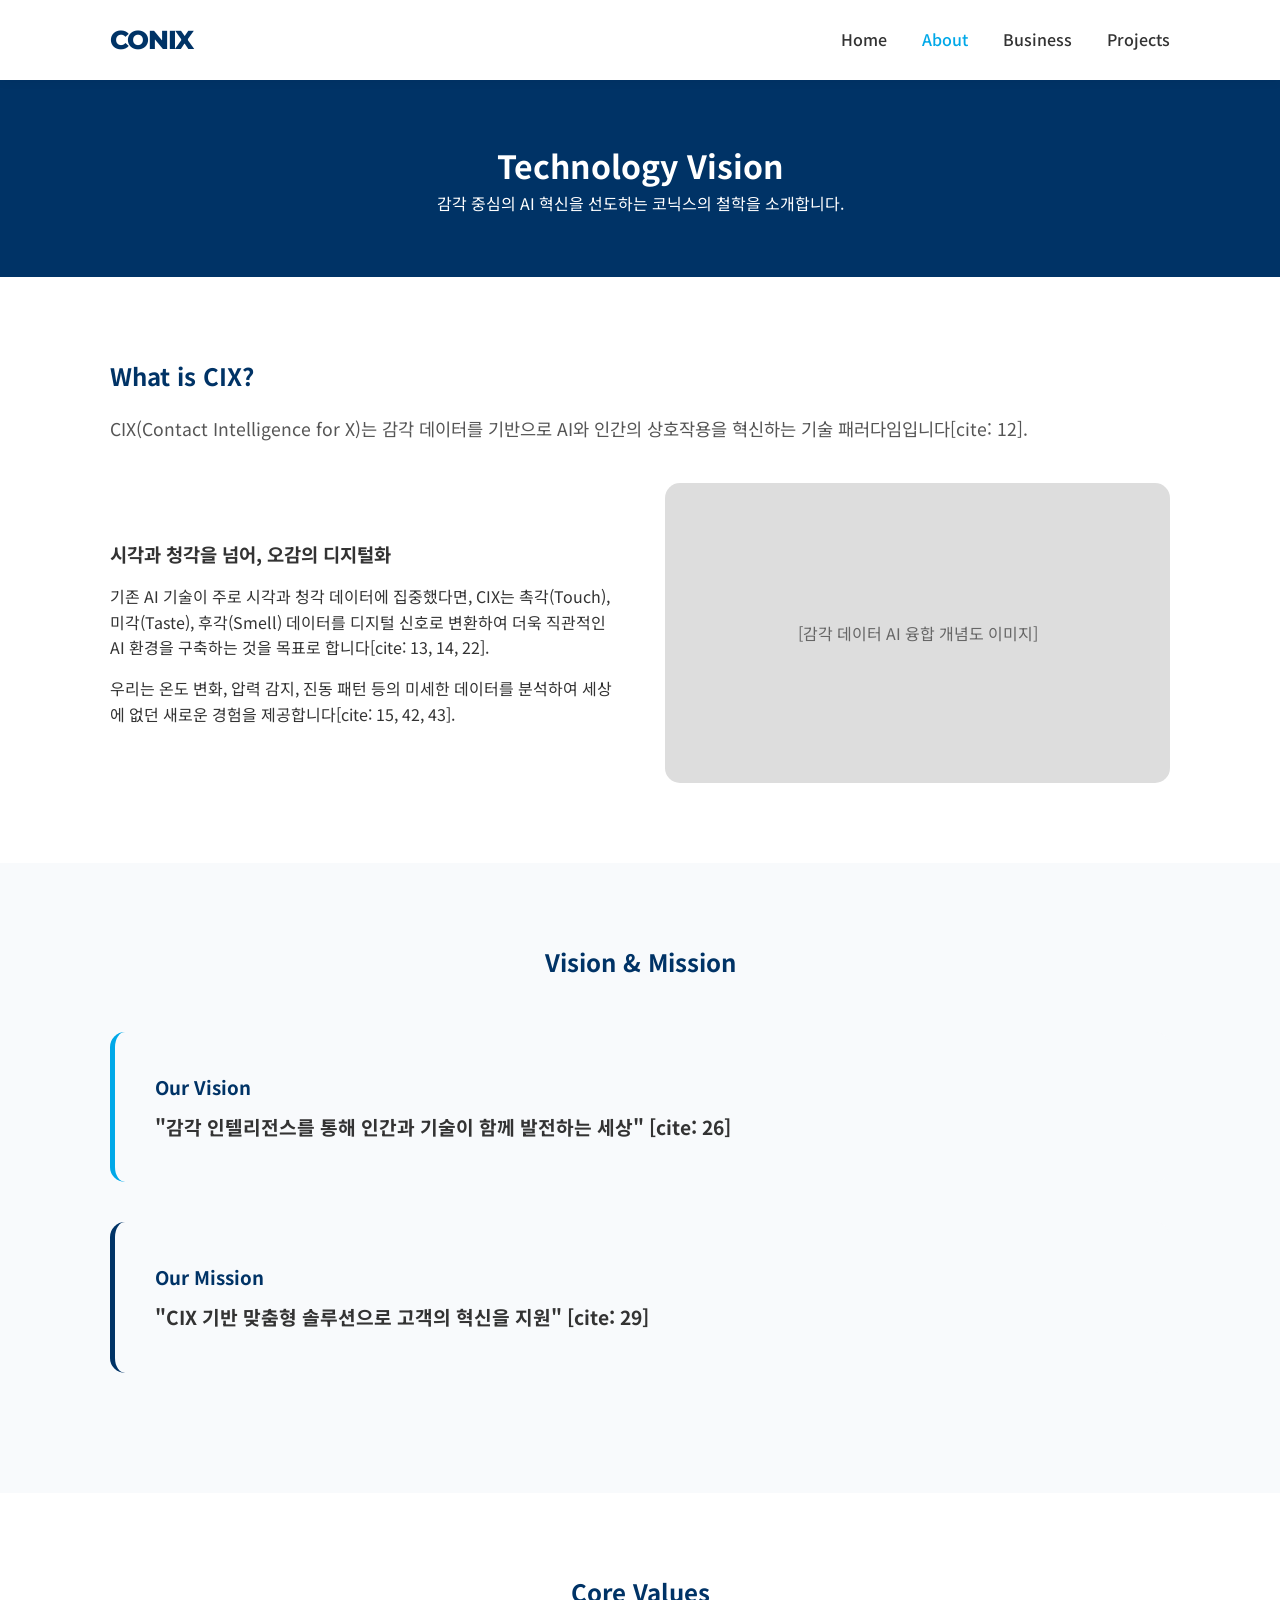
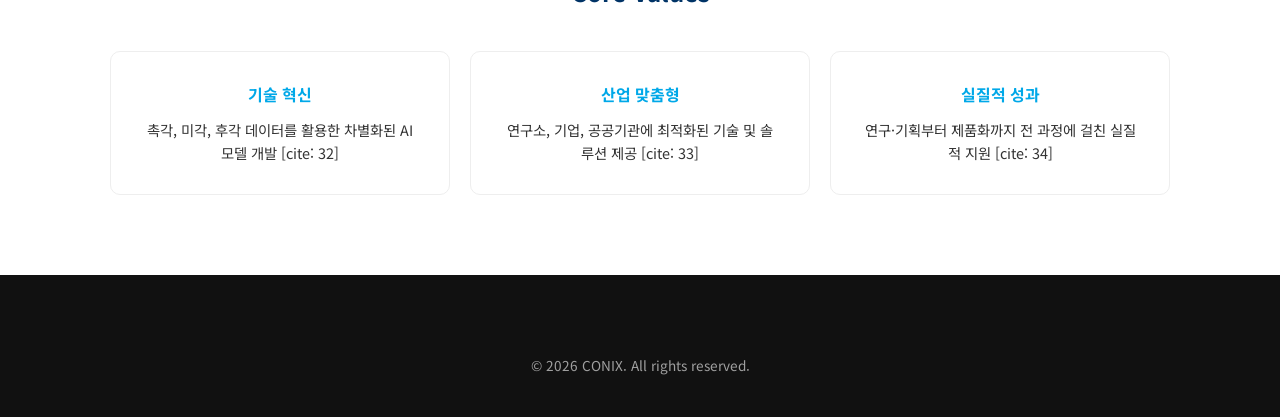
==== about.html @ d9badf15 "Add files via upload" ====
<!DOCTYPE html>
<html lang="ko">
<head>
    <meta charset="UTF-8">
    <meta name="viewport" content="width=device-width, initial-scale=1.0">
    <title>About | CONIX - 감각 인텔리전스의 미래</title>
    <link href="https://fonts.googleapis.com/css2?family=Noto+Sans+KR:wght@300;400;700&family=Montserrat:wght@700;800&display=swap" rel="stylesheet">
    <link rel="stylesheet" href="style.css">
    <style>
        /* About 페이지 전용 추가 스타일 */
        .sub-page-header { background: var(--primary-color); padding: 60px 0; color: white; text-align: center; }
        .vision-section { padding: 80px 0; }
        .cix-detail-grid { display: grid; grid-template-columns: 1fr 1fr; gap: 50px; align-items: center; margin-top: 40px; }
        .mission-box { background: var(--light-bg); padding: 40px; border-radius: 15px; border-left: 5px solid var(--accent-color); margin: 40px 0; }
        .value-grid { display: grid; grid-template-columns: repeat(3, 1fr); gap: 20px; margin-top: 30px; }
        .value-item { text-align: center; padding: 30px; border: 1px solid #eee; border-radius: 10px; }
        
        @media (max-width: 768px) {
            .cix-detail-grid, .value-grid { grid-template-columns: 1fr; }
        }
    </style>
</head>
<body>

    <nav>
        <div class="container nav-container">
            <div class="logo">CONIX</div>
            <ul class="nav-links">
                <li><a href="index.html">Home</a></li>
                <li><a href="about.html" class="active">About</a></li>
                <li><a href="business.html">Business</a></li>
                <li><a href="projects.html">Projects</a></li>
            </ul>
        </div>
    </nav>

    <div class="sub-page-header">
        <div class="container">
            <h1>Technology Vision</h1>
            <p>감각 중심의 AI 혁신을 선도하는 코닉스의 철학을 소개합니다.</p>
        </div>
    </div>

    <section class="vision-section">
        <div class="container">
            <h2 style="color: var(--primary-color); margin-bottom: 20px;">What is CIX?</h2>
            <p style="font-size: 1.1rem; color: #555;">CIX(Contact Intelligence for X)는 감각 데이터를 기반으로 AI와 인간의 상호작용을 혁신하는 기술 패러다임입니다[cite: 12].</p>
            
            <div class="cix-detail-grid">
                <div class="text-area">
                    <h3 style="margin-bottom: 15px;">시각과 청각을 넘어, 오감의 디지털화</h3>
                    <p>기존 AI 기술이 주로 시각과 청각 데이터에 집중했다면, CIX는 촉각(Touch), 미각(Taste), 후각(Smell) 데이터를 디지털 신호로 변환하여 더욱 직관적인 AI 환경을 구축하는 것을 목표로 합니다[cite: 13, 14, 22].</p>
                    <p style="margin-top: 15px;">우리는 온도 변화, 압력 감지, 진동 패턴 등의 미세한 데이터를 분석하여 세상에 없던 새로운 경험을 제공합니다[cite: 15, 42, 43].</p>
                </div>
                <div class="image-area">
                    <div style="background: #ddd; height: 300px; border-radius: 15px; display: flex; align-items: center; justify-content: center; color: #666;">
                        [감각 데이터 AI 융합 개념도 이미지]
                    </div>
                </div>
            </div>
        </div>
    </section>

    <section style="background-color: var(--light-bg); padding: 80px 0;">
        <div class="container">
            <div style="text-align: center; margin-bottom: 50px;">
                <h2 style="color: var(--primary-color);">Vision & Mission</h2>
            </div>
            
            <div class="mission-box">
                <h3 style="color: var(--primary-color); margin-bottom: 10px;">Our Vision</h3>
                <p style="font-size: 1.2rem; font-weight: 700;">"감각 인텔리전스를 통해 인간과 기술이 함께 발전하는 세상" [cite: 26]</p>
            </div>

            <div class="mission-box" style="border-left-color: var(--primary-color);">
                <h3 style="color: var(--primary-color); margin-bottom: 10px;">Our Mission</h3>
                <p style="font-size: 1.2rem; font-weight: 700;">"CIX 기반 맞춤형 솔루션으로 고객의 혁신을 지원" [cite: 29]</p>
            </div>
        </div>
    </section>

    <section class="vision-section">
        <div class="container">
            <div style="text-align: center; margin-bottom: 40px;">
                <h2 style="color: var(--primary-color);">Core Values</h2>
            </div>
            <div class="value-grid">
                <div class="value-item">
                    <h4 style="color: var(--accent-color); margin-bottom: 10px;">기술 혁신</h4>
                    <p style="font-size: 0.9rem;">촉각, 미각, 후각 데이터를 활용한 차별화된 AI 모델 개발 [cite: 32]</p>
                </div>
                <div class="value-item">
                    <h4 style="color: var(--accent-color); margin-bottom: 10px;">산업 맞춤형</h4>
                    <p style="font-size: 0.9rem;">연구소, 기업, 공공기관에 최적화된 기술 및 솔루션 제공 [cite: 33]</p>
                </div>
                <div class="value-item">
                    <h4 style="color: var(--accent-color); margin-bottom: 10px;">실질적 성과</h4>
                    <p style="font-size: 0.9rem;">연구·기획부터 제품화까지 전 과정에 걸친 실질적 지원 [cite: 34]</p>
                </div>
            </div>
        </div>
    </section>

    <footer>
        <div class="container">
            <div class="copyright" style="border: none; padding: 0; opacity: 0.6;">
                &copy; 2026 CONIX. All rights reserved.
            </div>
        </div>
    </footer>

</body>
</html>
---- style.css ----
/* 기본 초기화 및 변수 */
:root {
    --primary-color: #003366; /* 신뢰감 있는 딥 블루 */
    --accent-color: #00a8e8;  /* 혁신적인 라이트 블루 */
    --text-color: #333;
    --light-bg: #f8fafc;
    --white: #ffffff;
}

* { margin: 0; padding: 0; box-sizing: border-box; }
body { font-family: 'Noto Sans KR', sans-serif; color: var(--text-color); line-height: 1.6; background-color: var(--white); }
.container { max-width: 1100px; margin: 0 auto; padding: 0 20px; }

/* 네비게이션 */
nav { background: var(--white); height: 80px; display: flex; align-items: center; position: sticky; top: 0; z-index: 1000; box-shadow: 0 2px 10px rgba(0,0,0,0.05); }
.nav-container { display: flex; justify-content: space-between; align-items: center; width: 100%; }
.logo { font-family: 'Montserrat', sans-serif; font-size: 1.6rem; font-weight: 800; color: var(--primary-color); letter-spacing: -1px; }
.nav-links { list-style: none; display: flex; }
.nav-links li { margin-left: 35px; }
.nav-links a { text-decoration: none; color: var(--text-color); font-weight: 500; font-size: 1rem; transition: 0.3s; }
.nav-links a:hover, .nav-links a.active { color: var(--accent-color); }

/* 히어로 섹션 */
.hero { background: linear-gradient(rgba(0, 34, 68, 0.8), rgba(0, 34, 68, 0.8)), url('https://images.unsplash.com/photo-1518770660439-4636190af475?auto=format&fit=crop&q=80') center/cover; height: 80vh; display: flex; align-items: center; color: var(--white); text-align: center; }
.hero h2 { font-family: 'Montserrat', sans-serif; font-size: 1.2rem; font-weight: 700; color: var(--accent-color); margin-bottom: 10px; text-transform: uppercase; letter-spacing: 2px; }
.hero h1 { font-size: 3rem; font-weight: 800; line-height: 1.2; margin-bottom: 25px; word-break: keep-all; }
.hero p { font-size: 1.2rem; font-weight: 300; max-width: 700px; margin: 0 auto 40px; opacity: 0.9; word-break: keep-all; }

/* 버튼 */
.btn { display: inline-block; padding: 14px 35px; border-radius: 5px; text-decoration: none; font-weight: 600; transition: 0.3s; cursor: pointer; }
.btn-primary { background-color: var(--accent-color); color: var(--white); }
.btn-primary:hover { background-color: #008cc2; transform: translateY(-3px); }

/* 프리뷰 카드 섹션 */
.preview-section { padding: 100px 0; background-color: var(--light-bg); }
.preview-grid { display: grid; grid-template-columns: repeat(auto-fit, minmax(300px, 1fr)); gap: 30px; }
.preview-card { background: var(--white); padding: 45px 35px; border-radius: 12px; box-shadow: 0 10px 30px rgba(0,0,0,0.05); text-align: center; transition: 0.3s; }
.preview-card:hover { transform: translateY(-10px); }
.preview-card .icon { font-size: 3rem; margin-bottom: 20px; }
.preview-card h3 { color: var(--primary-color); margin-bottom: 15px; font-size: 1.4rem; }
.preview-card p { font-size: 0.95rem; color: #666; margin-bottom: 25px; word-break: keep-all; }
.link-btn { color: var(--accent-color); text-decoration: none; font-weight: 700; font-size: 0.9rem; }

/* 푸터 */
footer { background-color: #111; color: var(--white); padding: 80px 0 40px; }
.footer-grid { display: grid; grid-template-columns: 2fr 1fr; gap: 50px; margin-bottom: 40px; }
.footer-about .logo { color: var(--white); margin-bottom: 15px; }
.footer-about p { opacity: 0.6; font-size: 0.9rem; max-width: 400px; }
.footer-contact h4 { margin-bottom: 20px; font-size: 1.1rem; border-left: 3px solid var(--accent-color); padding-left: 10px; }
.footer-contact p { opacity: 0.8; font-size: 0.9rem; margin-bottom: 10px; }
.copyright { border-top: 1px solid #333; padding-top: 30px; text-align: center; font-size: 0.85rem; opacity: 0.4; }

/* 반응형 */
@media (max-width: 768px) {
    .hero h1 { font-size: 2.2rem; }
    .footer-grid { grid-template-columns: 1fr; }
    .nav-links { display: none; } /* 모바일에서는 간단하게 처리 */
}
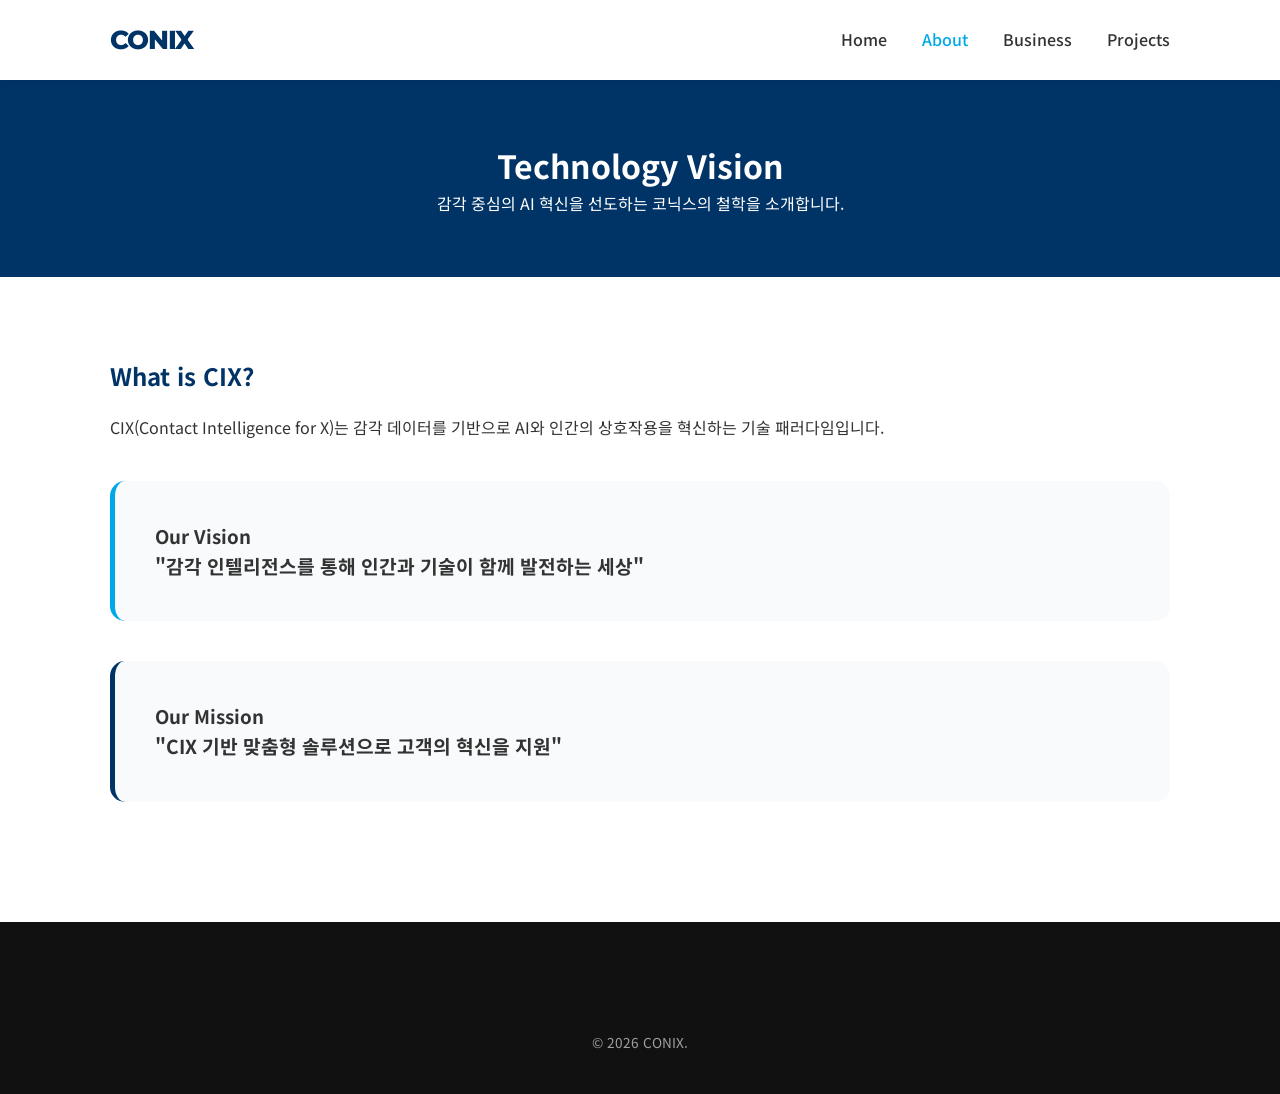
==== commit 273cbcb9: "Update about.html" ====
--- a/about.html
+++ b/about.html
@@ -3,25 +3,16 @@
 <head>
     <meta charset="UTF-8">
     <meta name="viewport" content="width=device-width, initial-scale=1.0">
-    <title>About | CONIX - 감각 인텔리전스의 미래</title>
+    <title>About | CONIX - 기술 비전</title>
     <link href="https://fonts.googleapis.com/css2?family=Noto+Sans+KR:wght@300;400;700&family=Montserrat:wght@700;800&display=swap" rel="stylesheet">
     <link rel="stylesheet" href="style.css">
     <style>
-        /* About 페이지 전용 추가 스타일 */
         .sub-page-header { background: var(--primary-color); padding: 60px 0; color: white; text-align: center; }
         .vision-section { padding: 80px 0; }
-        .cix-detail-grid { display: grid; grid-template-columns: 1fr 1fr; gap: 50px; align-items: center; margin-top: 40px; }
         .mission-box { background: var(--light-bg); padding: 40px; border-radius: 15px; border-left: 5px solid var(--accent-color); margin: 40px 0; }
-        .value-grid { display: grid; grid-template-columns: repeat(3, 1fr); gap: 20px; margin-top: 30px; }
-        .value-item { text-align: center; padding: 30px; border: 1px solid #eee; border-radius: 10px; }
-        
-        @media (max-width: 768px) {
-            .cix-detail-grid, .value-grid { grid-template-columns: 1fr; }
-        }
     </style>
 </head>
 <body>
-
     <nav>
         <div class="container nav-container">
             <div class="logo">CONIX</div>
@@ -44,70 +35,20 @@
     <section class="vision-section">
         <div class="container">
             <h2 style="color: var(--primary-color); margin-bottom: 20px;">What is CIX?</h2>
-            <p style="font-size: 1.1rem; color: #555;">CIX(Contact Intelligence for X)는 감각 데이터를 기반으로 AI와 인간의 상호작용을 혁신하는 기술 패러다임입니다[cite: 12].</p>
-            
-            <div class="cix-detail-grid">
-                <div class="text-area">
-                    <h3 style="margin-bottom: 15px;">시각과 청각을 넘어, 오감의 디지털화</h3>
-                    <p>기존 AI 기술이 주로 시각과 청각 데이터에 집중했다면, CIX는 촉각(Touch), 미각(Taste), 후각(Smell) 데이터를 디지털 신호로 변환하여 더욱 직관적인 AI 환경을 구축하는 것을 목표로 합니다[cite: 13, 14, 22].</p>
-                    <p style="margin-top: 15px;">우리는 온도 변화, 압력 감지, 진동 패턴 등의 미세한 데이터를 분석하여 세상에 없던 새로운 경험을 제공합니다[cite: 15, 42, 43].</p>
-                </div>
-                <div class="image-area">
-                    <div style="background: #ddd; height: 300px; border-radius: 15px; display: flex; align-items: center; justify-content: center; color: #666;">
-                        [감각 데이터 AI 융합 개념도 이미지]
-                    </div>
-                </div>
+            <p>CIX(Contact Intelligence for X)는 감각 데이터를 기반으로 AI와 인간의 상호작용을 혁신하는 기술 패러다임입니다.</p>
+            <div class="mission-box">
+                <h3>Our Vision</h3>
+                <p style="font-size: 1.2rem; font-weight: 700;">"감각 인텔리전스를 통해 인간과 기술이 함께 발전하는 세상"</p>
             </div>
-        </div>
-    </section>
-
-    <section style="background-color: var(--light-bg); padding: 80px 0;">
-        <div class="container">
-            <div style="text-align: center; margin-bottom: 50px;">
-                <h2 style="color: var(--primary-color);">Vision & Mission</h2>
-            </div>
-            
-            <div class="mission-box">
-                <h3 style="color: var(--primary-color); margin-bottom: 10px;">Our Vision</h3>
-                <p style="font-size: 1.2rem; font-weight: 700;">"감각 인텔리전스를 통해 인간과 기술이 함께 발전하는 세상" [cite: 26]</p>
-            </div>
-
             <div class="mission-box" style="border-left-color: var(--primary-color);">
-                <h3 style="color: var(--primary-color); margin-bottom: 10px;">Our Mission</h3>
-                <p style="font-size: 1.2rem; font-weight: 700;">"CIX 기반 맞춤형 솔루션으로 고객의 혁신을 지원" [cite: 29]</p>
-            </div>
-        </div>
-    </section>
-
-    <section class="vision-section">
-        <div class="container">
-            <div style="text-align: center; margin-bottom: 40px;">
-                <h2 style="color: var(--primary-color);">Core Values</h2>
-            </div>
-            <div class="value-grid">
-                <div class="value-item">
-                    <h4 style="color: var(--accent-color); margin-bottom: 10px;">기술 혁신</h4>
-                    <p style="font-size: 0.9rem;">촉각, 미각, 후각 데이터를 활용한 차별화된 AI 모델 개발 [cite: 32]</p>
-                </div>
-                <div class="value-item">
-                    <h4 style="color: var(--accent-color); margin-bottom: 10px;">산업 맞춤형</h4>
-                    <p style="font-size: 0.9rem;">연구소, 기업, 공공기관에 최적화된 기술 및 솔루션 제공 [cite: 33]</p>
-                </div>
-                <div class="value-item">
-                    <h4 style="color: var(--accent-color); margin-bottom: 10px;">실질적 성과</h4>
-                    <p style="font-size: 0.9rem;">연구·기획부터 제품화까지 전 과정에 걸친 실질적 지원 [cite: 34]</p>
-                </div>
+                <h3>Our Mission</h3>
+                <p style="font-size: 1.2rem; font-weight: 700;">"CIX 기반 맞춤형 솔루션으로 고객의 혁신을 지원"</p>
             </div>
         </div>
     </section>
 
     <footer>
-        <div class="container">
-            <div class="copyright" style="border: none; padding: 0; opacity: 0.6;">
-                &copy; 2026 CONIX. All rights reserved.
-            </div>
-        </div>
+        <div class="container"><div class="copyright" style="border:none; opacity:0.6;">&copy; 2026 CONIX.</div></div>
     </footer>
-
 </body>
-</html>+</html>
--- a/style.css
+++ b/style.css
@@ -1,7 +1,6 @@
-/* 기본 초기화 및 변수 */
 :root {
-    --primary-color: #003366; /* 신뢰감 있는 딥 블루 */
-    --accent-color: #00a8e8;  /* 혁신적인 라이트 블루 */
+    --primary-color: #003366;
+    --accent-color: #00a8e8;
     --text-color: #333;
     --light-bg: #f8fafc;
     --white: #ffffff;
@@ -11,7 +10,6 @@
 body { font-family: 'Noto Sans KR', sans-serif; color: var(--text-color); line-height: 1.6; background-color: var(--white); }
 .container { max-width: 1100px; margin: 0 auto; padding: 0 20px; }
 
-/* 네비게이션 */
 nav { background: var(--white); height: 80px; display: flex; align-items: center; position: sticky; top: 0; z-index: 1000; box-shadow: 0 2px 10px rgba(0,0,0,0.05); }
 .nav-container { display: flex; justify-content: space-between; align-items: center; width: 100%; }
 .logo { font-family: 'Montserrat', sans-serif; font-size: 1.6rem; font-weight: 800; color: var(--primary-color); letter-spacing: -1px; }
@@ -20,18 +18,14 @@
 .nav-links a { text-decoration: none; color: var(--text-color); font-weight: 500; font-size: 1rem; transition: 0.3s; }
 .nav-links a:hover, .nav-links a.active { color: var(--accent-color); }
 
-/* 히어로 섹션 */
 .hero { background: linear-gradient(rgba(0, 34, 68, 0.8), rgba(0, 34, 68, 0.8)), url('https://images.unsplash.com/photo-1518770660439-4636190af475?auto=format&fit=crop&q=80') center/cover; height: 80vh; display: flex; align-items: center; color: var(--white); text-align: center; }
 .hero h2 { font-family: 'Montserrat', sans-serif; font-size: 1.2rem; font-weight: 700; color: var(--accent-color); margin-bottom: 10px; text-transform: uppercase; letter-spacing: 2px; }
 .hero h1 { font-size: 3rem; font-weight: 800; line-height: 1.2; margin-bottom: 25px; word-break: keep-all; }
 .hero p { font-size: 1.2rem; font-weight: 300; max-width: 700px; margin: 0 auto 40px; opacity: 0.9; word-break: keep-all; }
 
-/* 버튼 */
-.btn { display: inline-block; padding: 14px 35px; border-radius: 5px; text-decoration: none; font-weight: 600; transition: 0.3s; cursor: pointer; }
+.btn { display: inline-block; padding: 14px 35px; border-radius: 5px; text-decoration: none; font-weight: 600; transition: 0.3s; cursor: pointer; border: none; }
 .btn-primary { background-color: var(--accent-color); color: var(--white); }
-.btn-primary:hover { background-color: #008cc2; transform: translateY(-3px); }
 
-/* 프리뷰 카드 섹션 */
 .preview-section { padding: 100px 0; background-color: var(--light-bg); }
 .preview-grid { display: grid; grid-template-columns: repeat(auto-fit, minmax(300px, 1fr)); gap: 30px; }
 .preview-card { background: var(--white); padding: 45px 35px; border-radius: 12px; box-shadow: 0 10px 30px rgba(0,0,0,0.05); text-align: center; transition: 0.3s; }
@@ -41,7 +35,6 @@
 .preview-card p { font-size: 0.95rem; color: #666; margin-bottom: 25px; word-break: keep-all; }
 .link-btn { color: var(--accent-color); text-decoration: none; font-weight: 700; font-size: 0.9rem; }
 
-/* 푸터 */
 footer { background-color: #111; color: var(--white); padding: 80px 0 40px; }
 .footer-grid { display: grid; grid-template-columns: 2fr 1fr; gap: 50px; margin-bottom: 40px; }
 .footer-about .logo { color: var(--white); margin-bottom: 15px; }
@@ -50,9 +43,8 @@
 .footer-contact p { opacity: 0.8; font-size: 0.9rem; margin-bottom: 10px; }
 .copyright { border-top: 1px solid #333; padding-top: 30px; text-align: center; font-size: 0.85rem; opacity: 0.4; }
 
-/* 반응형 */
 @media (max-width: 768px) {
     .hero h1 { font-size: 2.2rem; }
     .footer-grid { grid-template-columns: 1fr; }
-    .nav-links { display: none; } /* 모바일에서는 간단하게 처리 */
-}+    .nav-links { display: none; }
+}
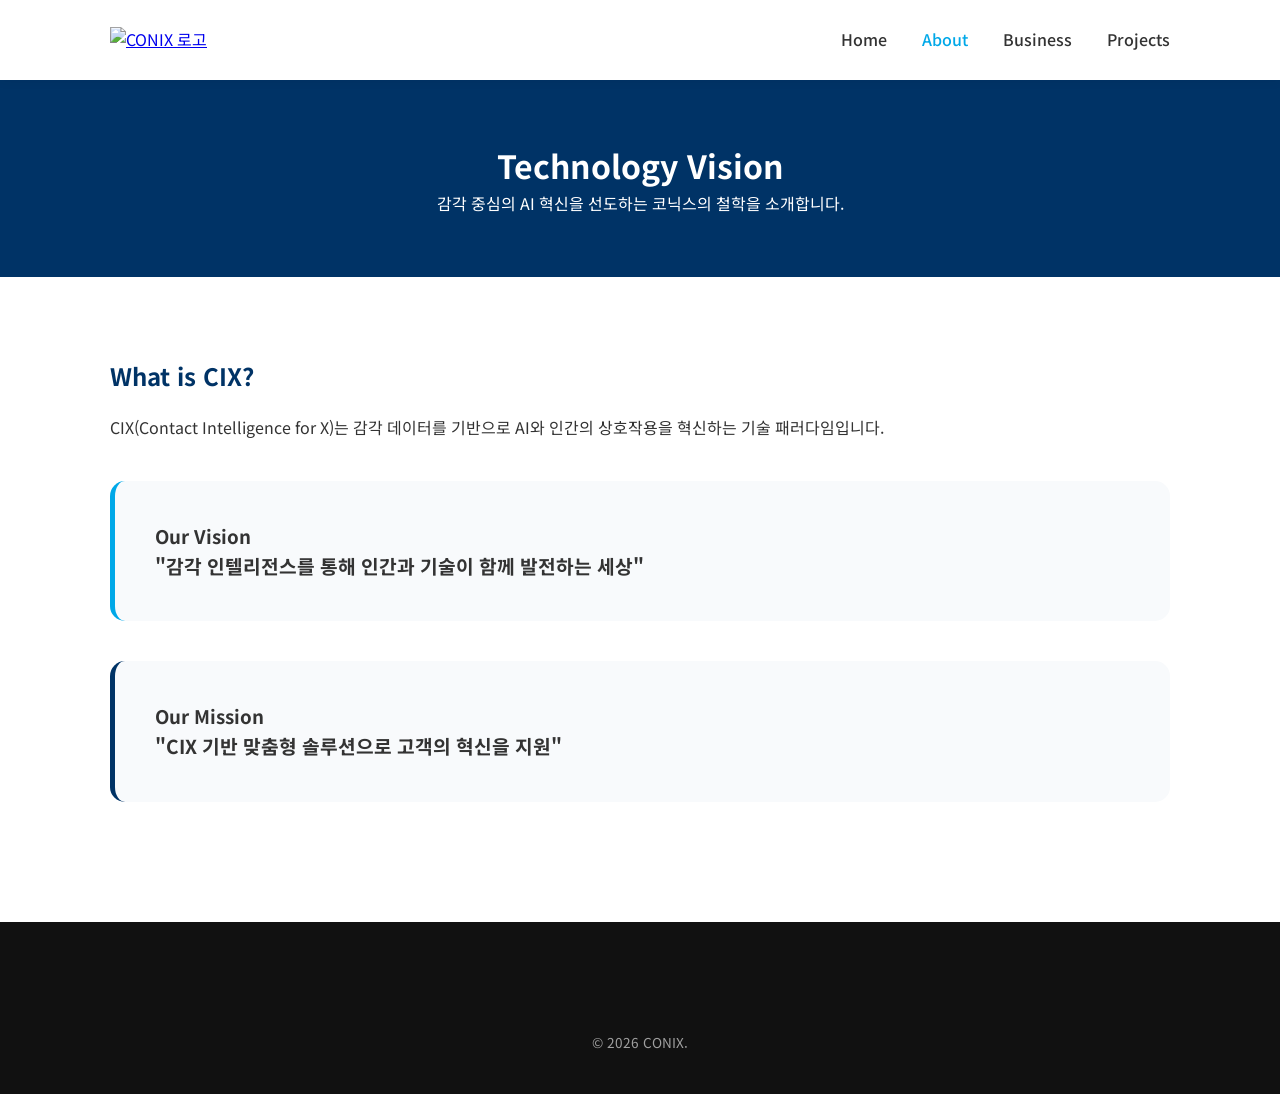
==== commit 22d44469: "Update about.html" ====
--- a/about.html
+++ b/about.html
@@ -15,7 +15,9 @@
 <body>
     <nav>
         <div class="container nav-container">
-            <div class="logo">CONIX</div>
+            <a href="index.html" class="logo-link">
+            <img src="images/conix-logo.png" alt="CONIX 로고" class="logo-img">
+            </a>
             <ul class="nav-links">
                 <li><a href="index.html">Home</a></li>
                 <li><a href="about.html" class="active">About</a></li>
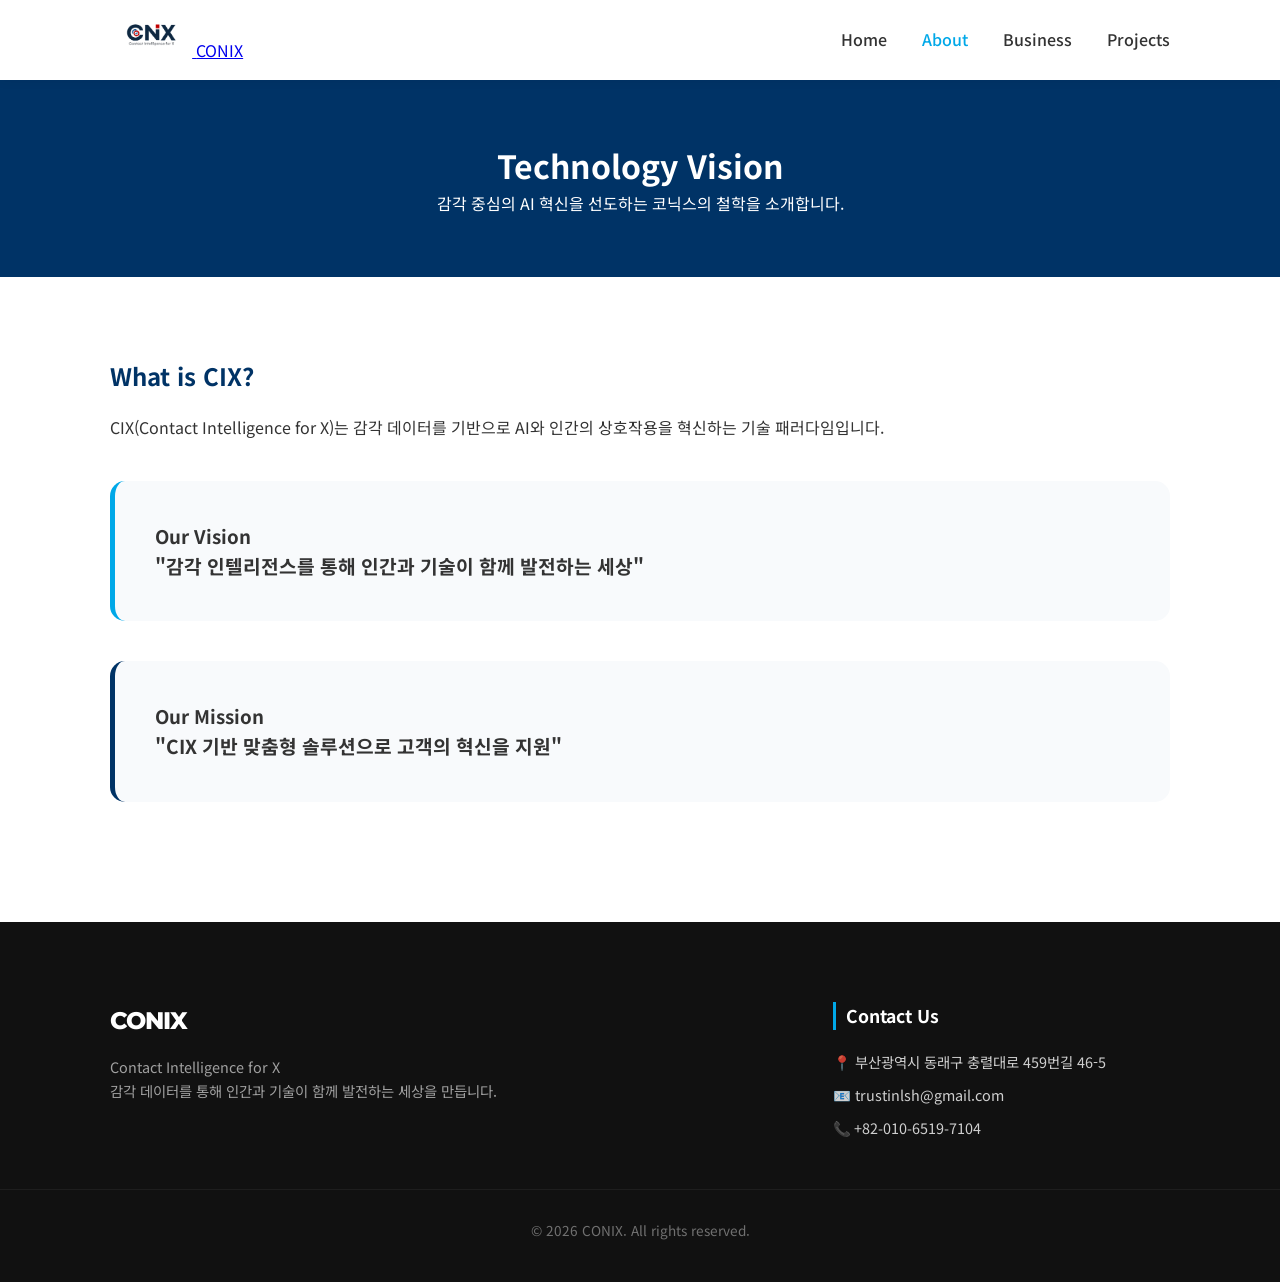
==== commit 59f2c8ca: "Update about.html" ====
--- a/about.html
+++ b/about.html
@@ -13,19 +13,7 @@
     </style>
 </head>
 <body>
-    <nav>
-        <div class="container nav-container">
-            <a href="index.html" class="logo-link">
-            <img src="images/conix-logo.png" alt="CONIX 로고" class="logo-img">
-            </a>
-            <ul class="nav-links">
-                <li><a href="index.html">Home</a></li>
-                <li><a href="about.html" class="active">About</a></li>
-                <li><a href="business.html">Business</a></li>
-                <li><a href="projects.html">Projects</a></li>
-            </ul>
-        </div>
-    </nav>
+   <div id="header-placeholder"></div>
 
     <div class="sub-page-header">
         <div class="container">
@@ -49,8 +37,8 @@
         </div>
     </section>
 
-    <footer>
-        <div class="container"><div class="copyright" style="border:none; opacity:0.6;">&copy; 2026 CONIX.</div></div>
-    </footer>
+    <div id="footer-placeholder"></div>
+
+    <script src="common.js"></script>
 </body>
 </html>
--- a/style.css
+++ b/style.css
@@ -48,3 +48,14 @@
     .footer-grid { grid-template-columns: 1fr; }
     .nav-links { display: none; }
 }
+/* 로고 이미지 스타일 */
+.logo-link {
+    display: flex;
+    align-items: center;
+    text-decoration: none;
+}
+
+.logo-img {
+    height: 40px; /* 상단 메뉴바에 맞게 로고 크기 조절 */
+    width: auto;
+}
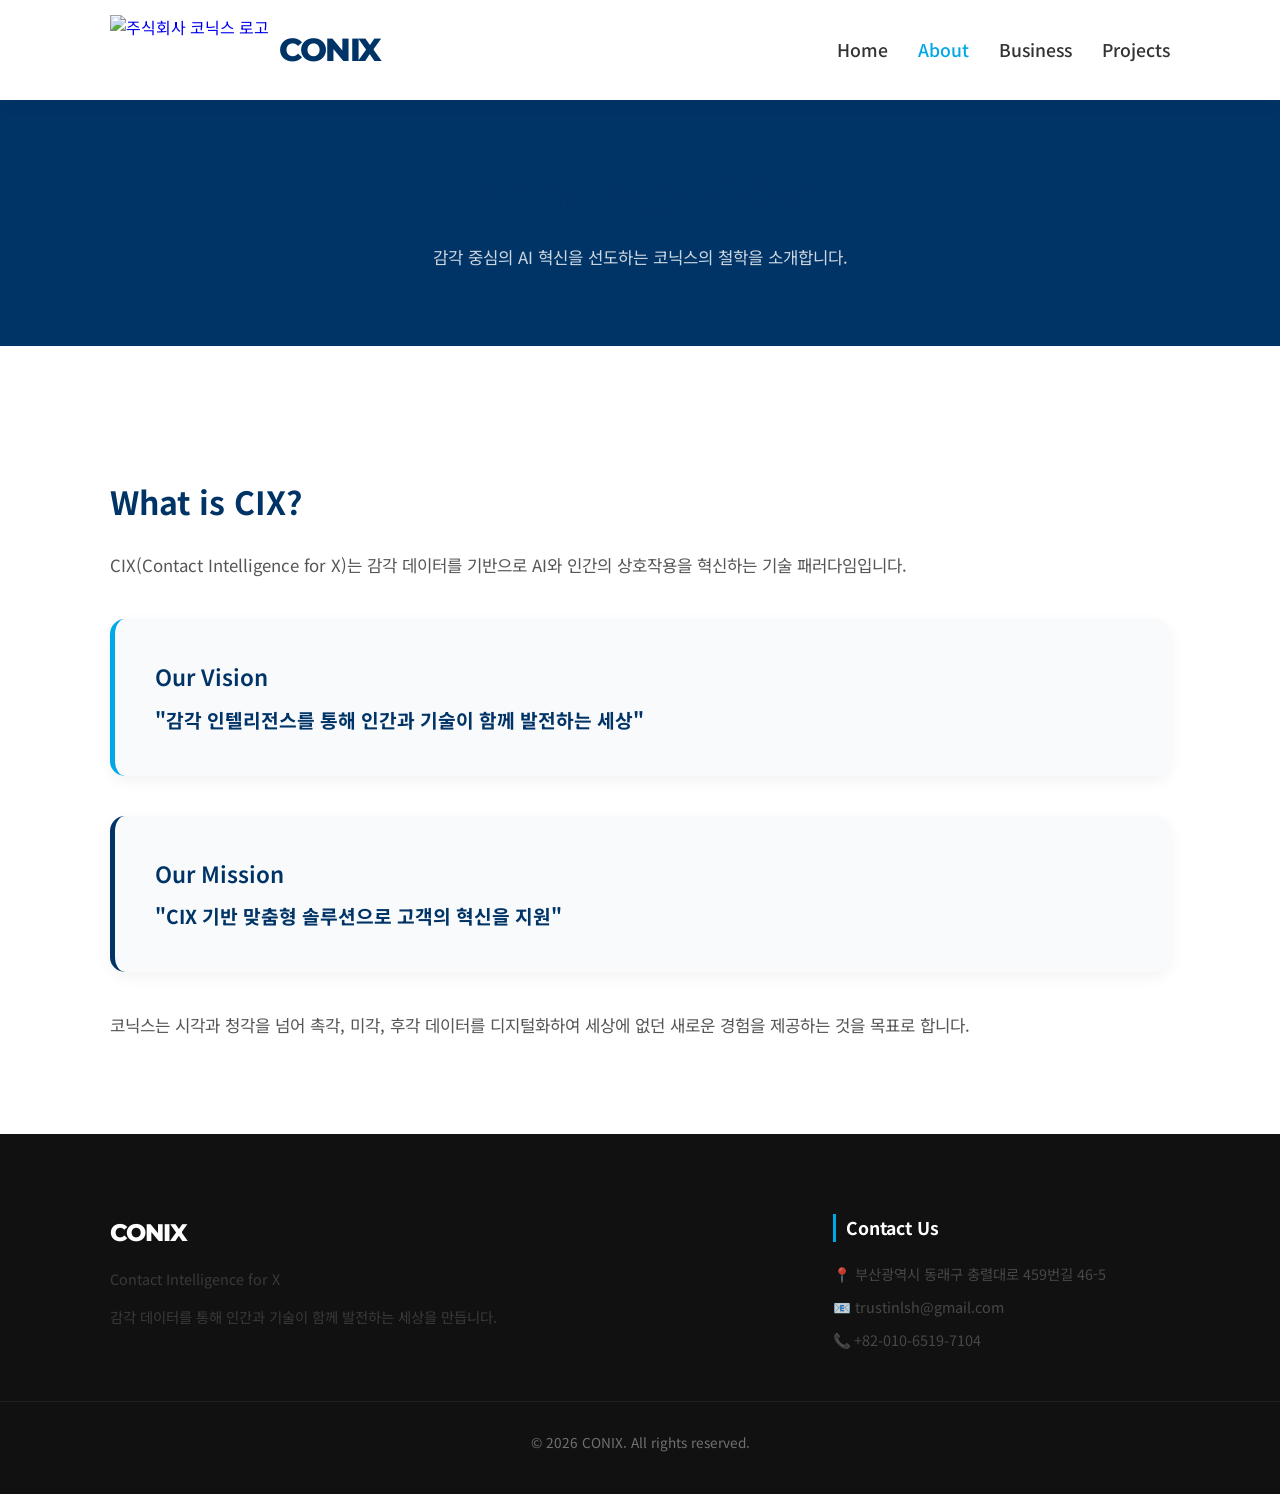
==== commit c60ecae7: "Update about.html" ====
--- a/about.html
+++ b/about.html
@@ -13,27 +13,30 @@
     </style>
 </head>
 <body>
-   <div id="header-placeholder"></div>
+    <div id="header-placeholder"></div>
 
-    <div class="sub-page-header">
+    <div class="sub-page-header section-padding" style="background: var(--primary-color); color: white; text-align: center;">
         <div class="container">
             <h1>Technology Vision</h1>
-            <p>감각 중심의 AI 혁신을 선도하는 코닉스의 철학을 소개합니다.</p>
+            <p style="color: rgba(255,255,255,0.8);">감각 중심의 AI 혁신을 선도하는 코닉스의 철학을 소개합니다.</p>
         </div>
     </div>
 
-    <section class="vision-section">
+    <section class="vision-section section-padding">
         <div class="container">
-            <h2 style="color: var(--primary-color); margin-bottom: 20px;">What is CIX?</h2>
+            <h2>What is CIX?</h2>
             <p>CIX(Contact Intelligence for X)는 감각 데이터를 기반으로 AI와 인간의 상호작용을 혁신하는 기술 패러다임입니다.</p>
+
             <div class="mission-box">
                 <h3>Our Vision</h3>
-                <p style="font-size: 1.2rem; font-weight: 700;">"감각 인텔리전스를 통해 인간과 기술이 함께 발전하는 세상"</p>
+                <p>"감각 인텔리전스를 통해 인간과 기술이 함께 발전하는 세상"</p>
             </div>
-            <div class="mission-box" style="border-left-color: var(--primary-color);">
-                <h3>Our Mission</h3>
-                <p style="font-size: 1.2rem; font-weight: 700;">"CIX 기반 맞춤형 솔루션으로 고객의 혁신을 지원"</p>
+
+            <div class="mission-box" style="border-left-color: var(--primary-color);"> <h3>Our Mission</h3>
+                <p>"CIX 기반 맞춤형 솔루션으로 고객의 혁신을 지원"</p>
             </div>
+
+            <p style="margin-top: 40px;">코닉스는 시각과 청각을 넘어 촉각, 미각, 후각 데이터를 디지털화하여 세상에 없던 새로운 경험을 제공하는 것을 목표로 합니다.</p>
         </div>
     </section>
 
--- a/style.css
+++ b/style.css
@@ -48,14 +48,77 @@
     .footer-grid { grid-template-columns: 1fr; }
     .nav-links { display: none; }
 }
-/* 로고 이미지 스타일 */
-.logo-link {
+
+/* style.css 맨 아래 추가 */
+
+/* --- 글로벌 스타일 보강 --- */
+h1 { font-size: 2.5rem; color: var(--primary-color); margin-bottom: 20px; font-weight: 800; }
+h2 { font-size: 2rem; color: var(--primary-color); margin-bottom: 25px; margin-top: 50px; font-weight: 700; }
+h3 { font-size: 1.4rem; color: var(--primary-color); margin-bottom: 15px; font-weight: 600; }
+p { font-size: 1.05rem; color: #555; margin-bottom: 15px; word-break: keep-all; }
+
+/* 섹션 패딩 (본문 가독성 확보) */
+.section-padding { padding: 80px 0; }
+
+/* --- [헤더/로고 정렬 해결] --- */
+nav { background: var(--white); height: 100px; /* 높이를 조금 키워 여유를 줍니다. */ display: flex; align-items: center; position: sticky; top: 0; z-index: 1000; box-shadow: 0 4px 15px rgba(0,0,0,0.05); }
+
+/* 로고와 메뉴를 양끝으로 배치하고 세로 중앙 정렬 */
+.nav-container {
     display: flex;
+    justify-content: space-between;
     align-items: center;
-    text-decoration: none;
+    width: 100%;
+}
+
+/* 그래픽+텍스트 로고 블록: 세로 중앙 정렬 및 간격 조절 */
+.logo-container {
+    display: flex;
+    align-items: center; /* 그래픽과 텍스트의 세로 중앙을 맞춥니다. */
+    text-decoration: none; /* 밑줄 제거 */
+    gap: 10px; /* 그래픽과 텍스트 사이 간격 */
 }
 
 .logo-img {
-    height: 40px; /* 상단 메뉴바에 맞게 로고 크기 조절 */
+    height: 70px; /* 로고 그래픽 크기 조절 */
     width: auto;
 }
+
+.logo-text {
+    font-family: 'Montserrat', sans-serif;
+    font-size: 2rem;
+    font-weight: 800;
+    color: var(--primary-color); /* 딥 블루 */
+    letter-spacing: -1.5px;
+}
+
+/* 메뉴 스타일: 로고와 정렬 */
+.nav-links li { margin-left: 30px; }
+.nav-links a { font-size: 1.1rem; font-weight: 500; transition: color 0.3s; }
+.nav-links a:hover, .nav-links a.active { color: var(--accent-color); }
+
+
+/* --- [본문 가독성 해결 (Mission Box)] --- */
+
+/* 강조하고 싶은 비전/미션을 위한 박스 스타일 */
+.mission-box {
+    background: var(--light-bg); /* 연한 그레이 배경 */
+    padding: 40px;
+    border-radius: 15px;
+    border-left: 5px solid var(--accent-color); /* 왼쪽에 강조 선 추가 */
+    margin-top: 30px;
+    margin-bottom: 30px;
+    box-shadow: 0 5px 15px rgba(0,0,0,0.05);
+}
+
+.mission-box h3 {
+    margin-top: 0; /* 박스 안의 제목은 여백 제거 */
+    margin-bottom: 10px;
+}
+
+.mission-box p {
+    font-size: 1.2rem;
+    font-weight: 700;
+    margin-bottom: 0; /* 박스 안의 텍스트는 여백 제거 */
+    color: var(--primary-color); /* 딥 블루 */
+}
